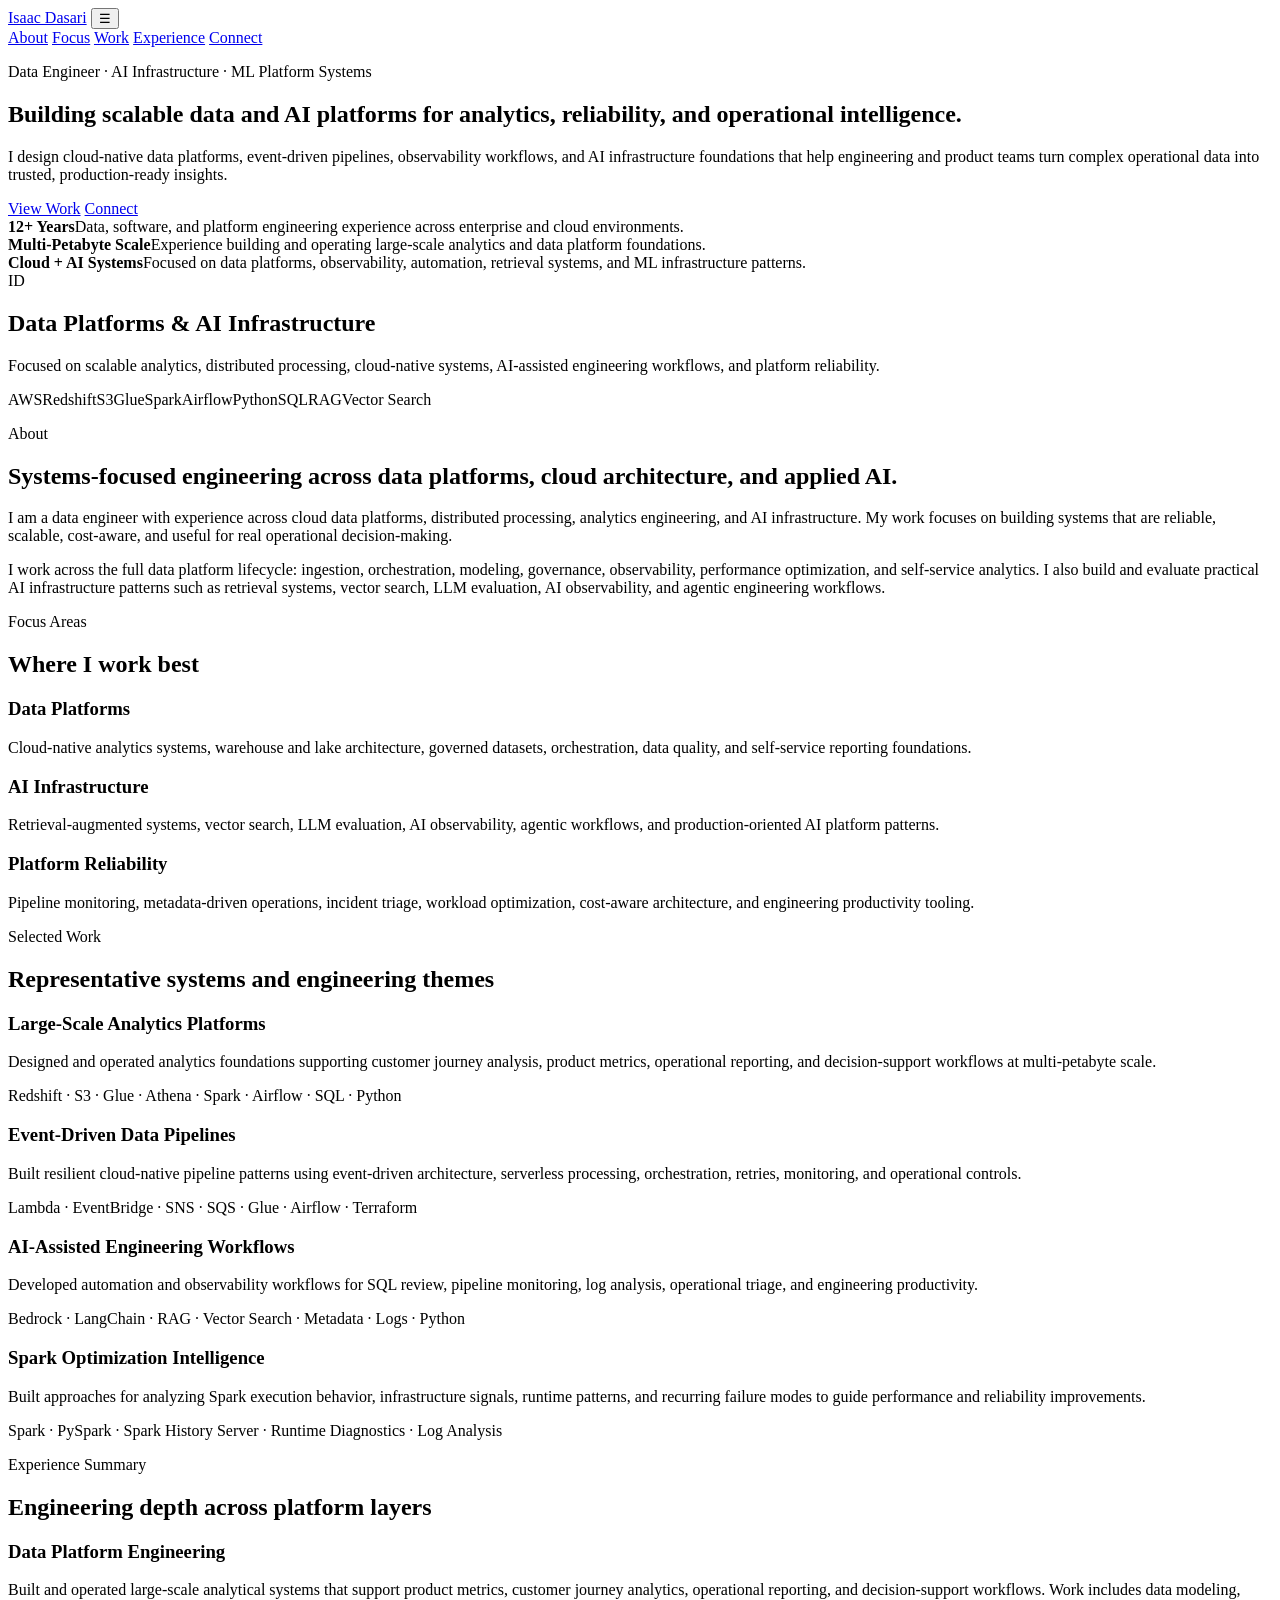
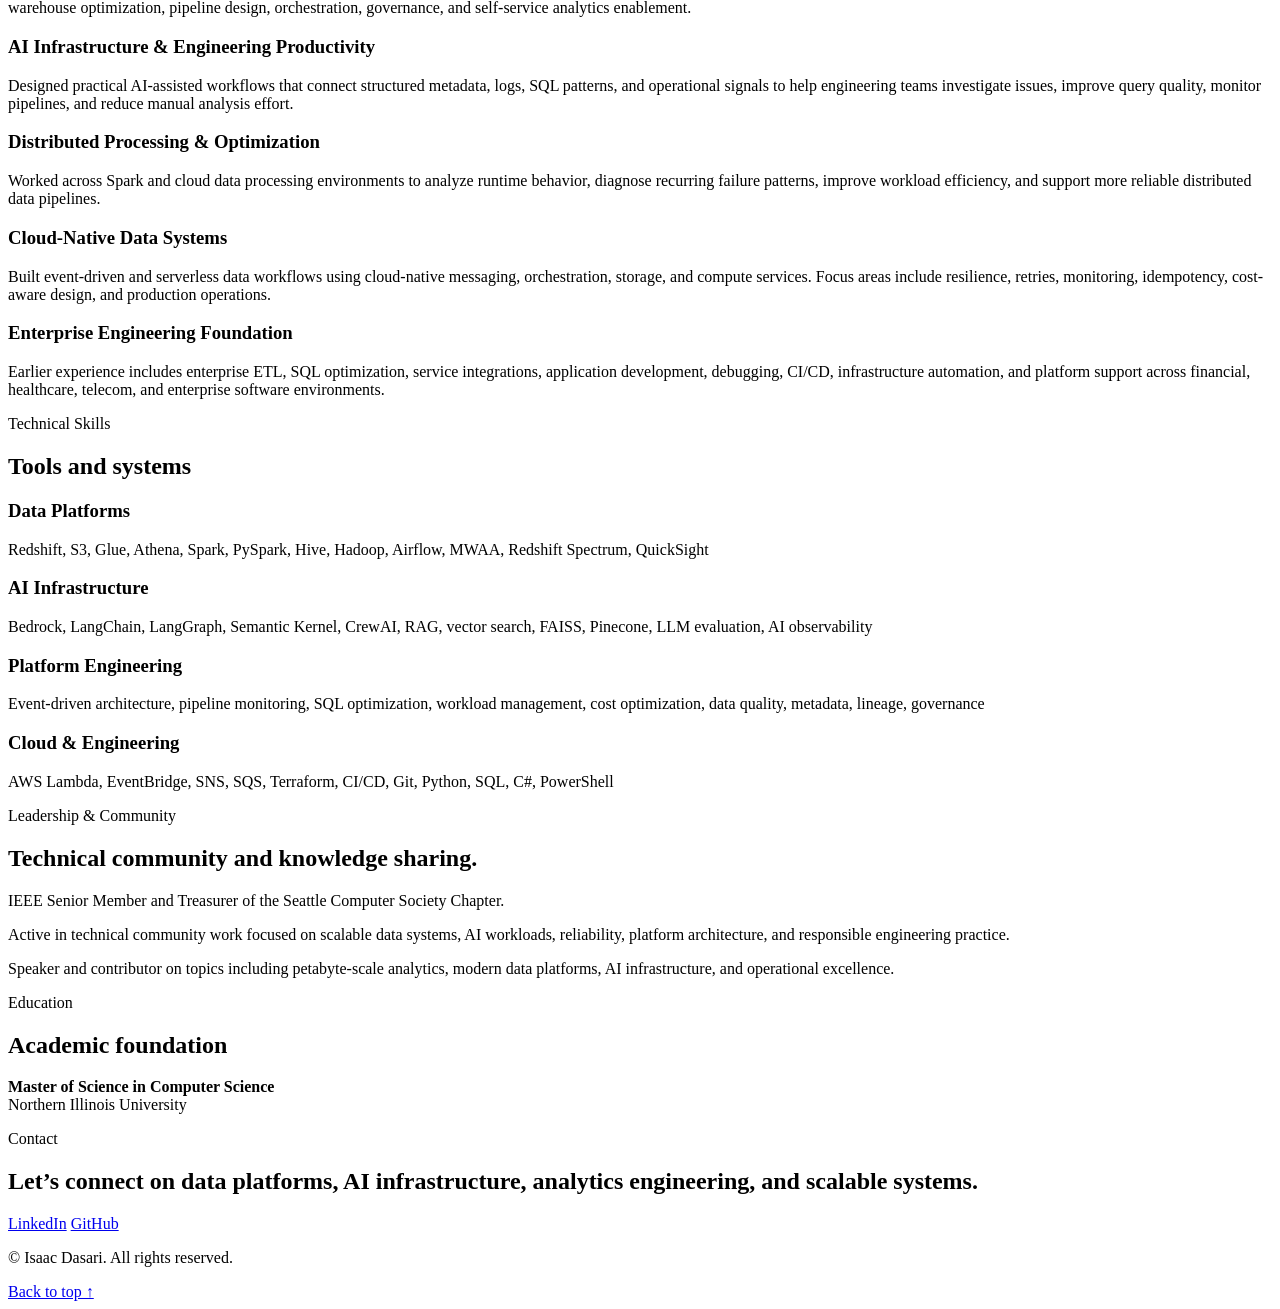
==== index.html @ 19b08489 "Add portfolio homepage" ====
<!DOCTYPE html>
<html lang="en">
<head>
  <meta charset="UTF-8" />
  <meta name="viewport" content="width=device-width, initial-scale=1.0" />
  <meta name="description" content="Isaac Dasari — Data Engineer focused on AI infrastructure, ML platform systems, scalable analytics, and cloud data platforms." />
  <title>Isaac Dasari | Data Engineer & AI Infrastructure</title>
  <link rel="preconnect" href="https://fonts.googleapis.com">
  <link rel="preconnect" href="https://fonts.gstatic.com" crossorigin>
  <link href="https://fonts.googleapis.com/css2?family=Inter:wght@400;500;600;700;800&display=swap" rel="stylesheet">
  <link rel="stylesheet" href="styles.css" />
</head>
<body>
  <header class="site-header">
    <nav class="nav container" aria-label="Primary navigation">
      <a class="brand" href="#top">Isaac Dasari</a>
      <button class="nav-toggle" aria-label="Open navigation" aria-expanded="false">☰</button>
      <div class="nav-links">
        <a href="#about">About</a>
        <a href="#focus">Focus</a>
        <a href="#work">Work</a>
        <a href="#experience">Experience</a>
        <a href="#contact" class="button button-small">Connect</a>
      </div>
    </nav>
  </header>

  <main id="top">
    <section class="hero section">
      <div class="container hero-grid">
        <div>
          <p class="eyebrow">Data Engineer · AI Infrastructure · ML Platform Systems</p>
          <h1>Building scalable data and AI platforms for analytics, reliability, and operational intelligence.</h1>
          <p class="hero-text">I design cloud-native data platforms, event-driven pipelines, observability workflows, and AI infrastructure foundations that help engineering and product teams turn complex operational data into trusted, production-ready insights.</p>
          <div class="hero-actions">
            <a class="button" href="#work">View Work</a>
            <a class="button button-secondary" href="#contact">Connect</a>
          </div>
          <div class="metrics">
            <div><strong>12+ Years</strong><span>Data, software, and platform engineering experience across enterprise and cloud environments.</span></div>
            <div><strong>Multi-Petabyte Scale</strong><span>Experience building and operating large-scale analytics and data platform foundations.</span></div>
            <div><strong>Cloud + AI Systems</strong><span>Focused on data platforms, observability, automation, retrieval systems, and ML infrastructure patterns.</span></div>
          </div>
        </div>
        <aside class="hero-card">
          <div class="avatar">ID</div>
          <h2>Data Platforms & AI Infrastructure</h2>
          <p>Focused on scalable analytics, distributed processing, cloud-native systems, AI-assisted engineering workflows, and platform reliability.</p>
          <div class="tag-cloud">
            <span>AWS</span><span>Redshift</span><span>S3</span><span>Glue</span><span>Spark</span><span>Airflow</span><span>Python</span><span>SQL</span><span>RAG</span><span>Vector Search</span>
          </div>
        </aside>
      </div>
    </section>

    <section id="about" class="section">
      <div class="container two-column">
        <div>
          <p class="eyebrow">About</p>
          <h2>Systems-focused engineering across data platforms, cloud architecture, and applied AI.</h2>
        </div>
        <div class="prose">
          <p>I am a data engineer with experience across cloud data platforms, distributed processing, analytics engineering, and AI infrastructure. My work focuses on building systems that are reliable, scalable, cost-aware, and useful for real operational decision-making.</p>
          <p>I work across the full data platform lifecycle: ingestion, orchestration, modeling, governance, observability, performance optimization, and self-service analytics. I also build and evaluate practical AI infrastructure patterns such as retrieval systems, vector search, LLM evaluation, AI observability, and agentic engineering workflows.</p>
        </div>
      </div>
    </section>

    <section id="focus" class="section section-muted">
      <div class="container">
        <p class="eyebrow">Focus Areas</p>
        <h2>Where I work best</h2>
        <div class="cards three">
          <article class="card"><h3>Data Platforms</h3><p>Cloud-native analytics systems, warehouse and lake architecture, governed datasets, orchestration, data quality, and self-service reporting foundations.</p></article>
          <article class="card"><h3>AI Infrastructure</h3><p>Retrieval-augmented systems, vector search, LLM evaluation, AI observability, agentic workflows, and production-oriented AI platform patterns.</p></article>
          <article class="card"><h3>Platform Reliability</h3><p>Pipeline monitoring, metadata-driven operations, incident triage, workload optimization, cost-aware architecture, and engineering productivity tooling.</p></article>
        </div>
      </div>
    </section>

    <section id="work" class="section">
      <div class="container">
        <p class="eyebrow">Selected Work</p>
        <h2>Representative systems and engineering themes</h2>
        <div class="project-list">
          <article class="project"><div><h3>Large-Scale Analytics Platforms</h3><p>Designed and operated analytics foundations supporting customer journey analysis, product metrics, operational reporting, and decision-support workflows at multi-petabyte scale.</p></div><p class="tech">Redshift · S3 · Glue · Athena · Spark · Airflow · SQL · Python</p></article>
          <article class="project"><div><h3>Event-Driven Data Pipelines</h3><p>Built resilient cloud-native pipeline patterns using event-driven architecture, serverless processing, orchestration, retries, monitoring, and operational controls.</p></div><p class="tech">Lambda · EventBridge · SNS · SQS · Glue · Airflow · Terraform</p></article>
          <article class="project"><div><h3>AI-Assisted Engineering Workflows</h3><p>Developed automation and observability workflows for SQL review, pipeline monitoring, log analysis, operational triage, and engineering productivity.</p></div><p class="tech">Bedrock · LangChain · RAG · Vector Search · Metadata · Logs · Python</p></article>
          <article class="project"><div><h3>Spark Optimization Intelligence</h3><p>Built approaches for analyzing Spark execution behavior, infrastructure signals, runtime patterns, and recurring failure modes to guide performance and reliability improvements.</p></div><p class="tech">Spark · PySpark · Spark History Server · Runtime Diagnostics · Log Analysis</p></article>
        </div>
      </div>
    </section>

    <section id="experience" class="section section-muted">
      <div class="container">
        <p class="eyebrow">Experience Summary</p>
        <h2>Engineering depth across platform layers</h2>
        <div class="timeline">
          <div><h3>Data Platform Engineering</h3><p>Built and operated large-scale analytical systems that support product metrics, customer journey analytics, operational reporting, and decision-support workflows. Work includes data modeling, warehouse optimization, pipeline design, orchestration, governance, and self-service analytics enablement.</p></div>
          <div><h3>AI Infrastructure & Engineering Productivity</h3><p>Designed practical AI-assisted workflows that connect structured metadata, logs, SQL patterns, and operational signals to help engineering teams investigate issues, improve query quality, monitor pipelines, and reduce manual analysis effort.</p></div>
          <div><h3>Distributed Processing & Optimization</h3><p>Worked across Spark and cloud data processing environments to analyze runtime behavior, diagnose recurring failure patterns, improve workload efficiency, and support more reliable distributed data pipelines.</p></div>
          <div><h3>Cloud-Native Data Systems</h3><p>Built event-driven and serverless data workflows using cloud-native messaging, orchestration, storage, and compute services. Focus areas include resilience, retries, monitoring, idempotency, cost-aware design, and production operations.</p></div>
          <div><h3>Enterprise Engineering Foundation</h3><p>Earlier experience includes enterprise ETL, SQL optimization, service integrations, application development, debugging, CI/CD, infrastructure automation, and platform support across financial, healthcare, telecom, and enterprise software environments.</p></div>
        </div>
      </div>
    </section>

    <section id="skills" class="section">
      <div class="container">
        <p class="eyebrow">Technical Skills</p>
        <h2>Tools and systems</h2>
        <div class="skill-grid">
          <div><h3>Data Platforms</h3><p>Redshift, S3, Glue, Athena, Spark, PySpark, Hive, Hadoop, Airflow, MWAA, Redshift Spectrum, QuickSight</p></div>
          <div><h3>AI Infrastructure</h3><p>Bedrock, LangChain, LangGraph, Semantic Kernel, CrewAI, RAG, vector search, FAISS, Pinecone, LLM evaluation, AI observability</p></div>
          <div><h3>Platform Engineering</h3><p>Event-driven architecture, pipeline monitoring, SQL optimization, workload management, cost optimization, data quality, metadata, lineage, governance</p></div>
          <div><h3>Cloud & Engineering</h3><p>AWS Lambda, EventBridge, SNS, SQS, Terraform, CI/CD, Git, Python, SQL, C#, PowerShell</p></div>
        </div>
      </div>
    </section>

    <section id="leadership" class="section section-muted">
      <div class="container two-column">
        <div><p class="eyebrow">Leadership & Community</p><h2>Technical community and knowledge sharing.</h2></div>
        <div class="prose"><p>IEEE Senior Member and Treasurer of the Seattle Computer Society Chapter.</p><p>Active in technical community work focused on scalable data systems, AI workloads, reliability, platform architecture, and responsible engineering practice.</p><p>Speaker and contributor on topics including petabyte-scale analytics, modern data platforms, AI infrastructure, and operational excellence.</p></div>
      </div>
    </section>

    <section id="education" class="section">
      <div class="container two-column">
        <div><p class="eyebrow">Education</p><h2>Academic foundation</h2></div>
        <div class="prose"><p><strong>Master of Science in Computer Science</strong><br />Northern Illinois University</p></div>
      </div>
    </section>

    <section id="contact" class="section contact-section">
      <div class="container contact-card">
        <p class="eyebrow">Contact</p>
        <h2>Let’s connect on data platforms, AI infrastructure, analytics engineering, and scalable systems.</h2>
        <div class="contact-links">
          <a href="https://www.linkedin.com/in/isaac-dasari-29b986b9" target="_blank" rel="noreferrer">LinkedIn</a>
          <a href="https://github.com/isaac-dasari" target="_blank" rel="noreferrer">GitHub</a>
        </div>
      </div>
    </section>
  </main>

  <footer class="footer"><div class="container footer-content"><p>© <span id="year"></span> Isaac Dasari. All rights reserved.</p><a href="#top">Back to top ↑</a></div></footer>
  <script src="script.js"></script>
</body>
</html>
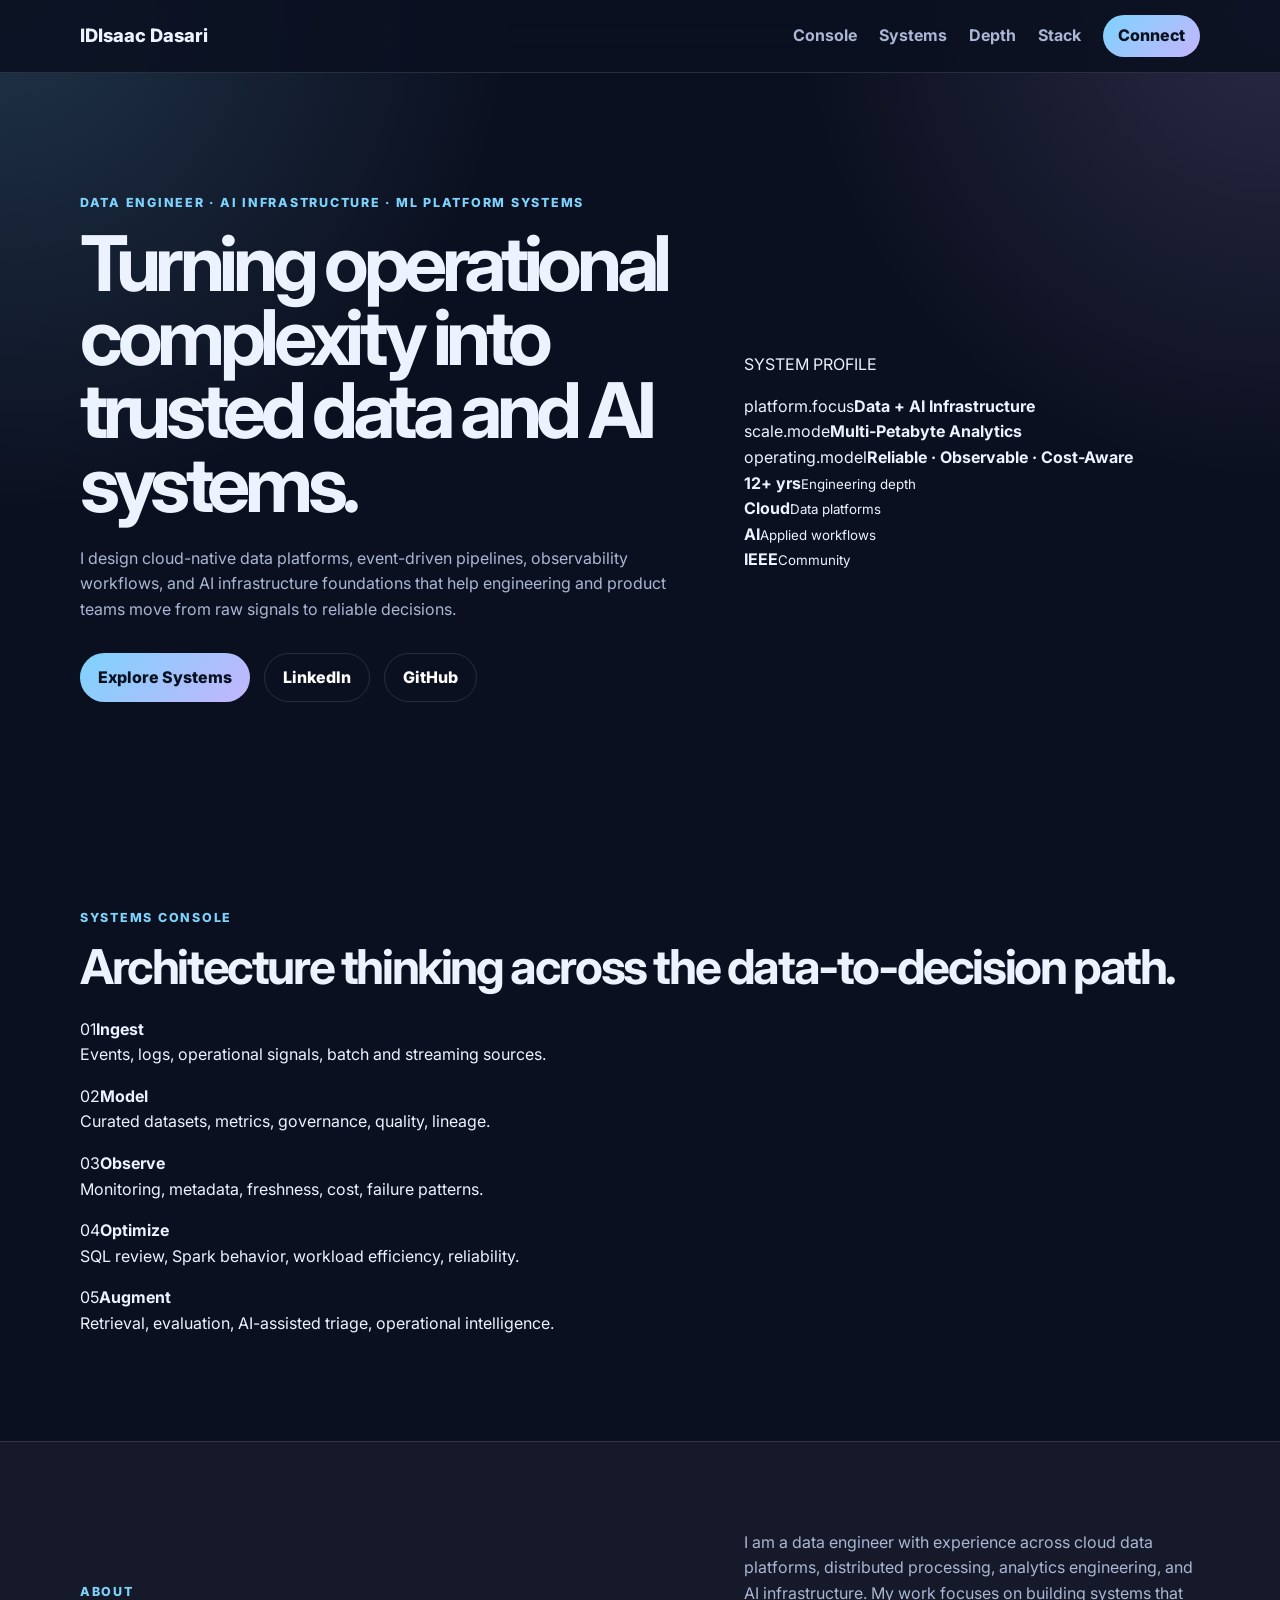
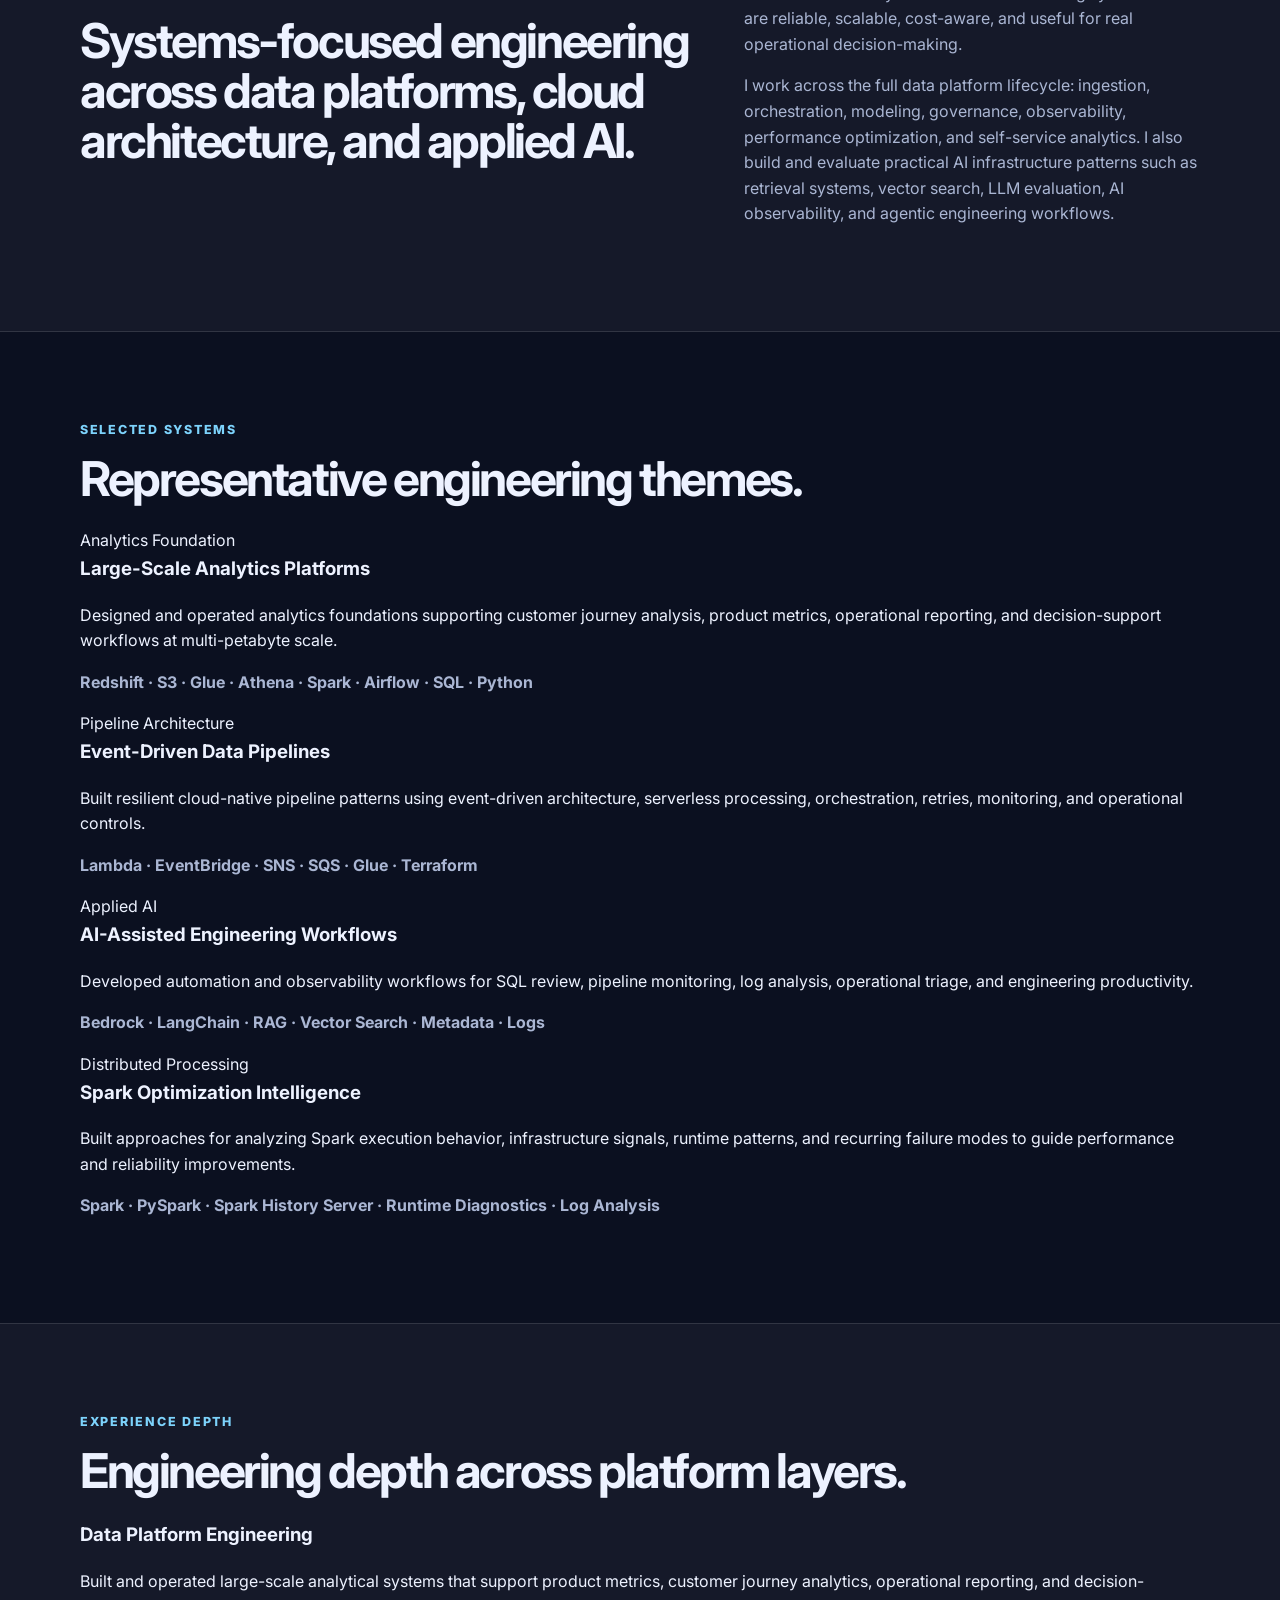
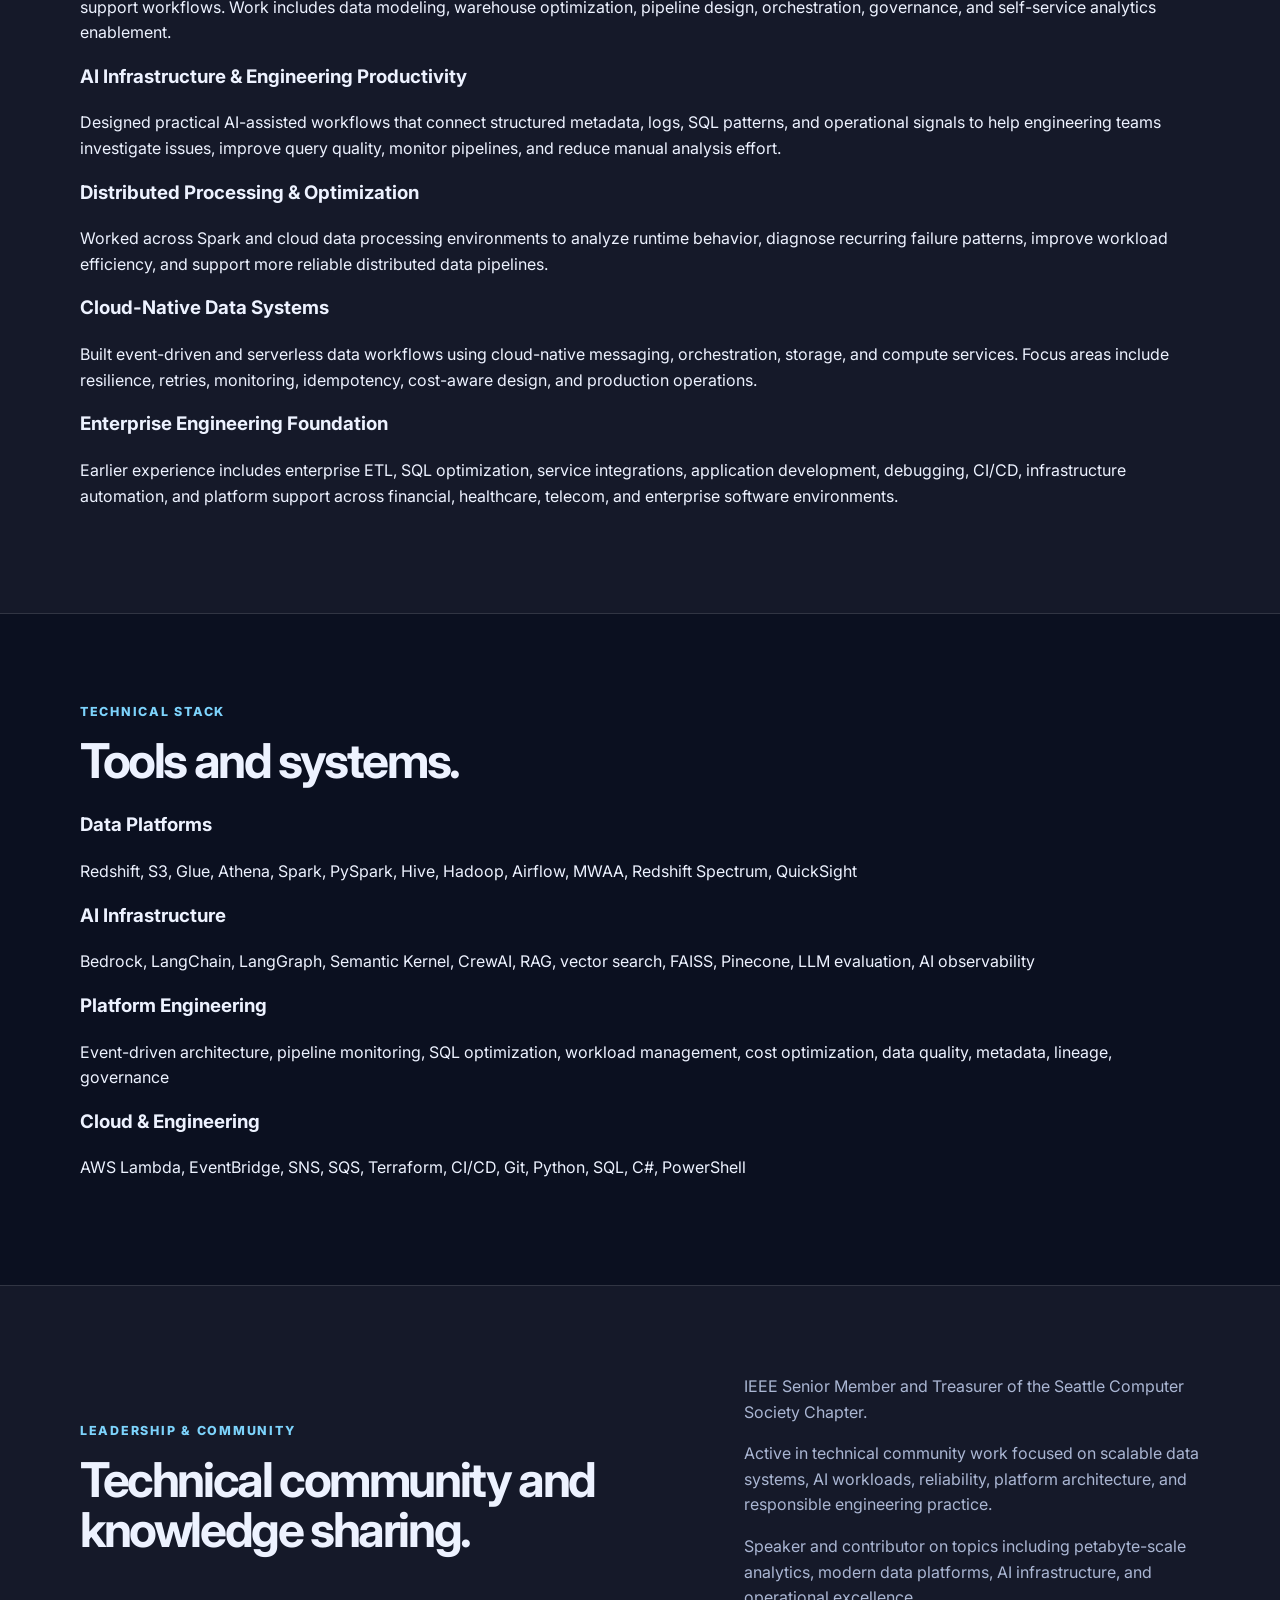
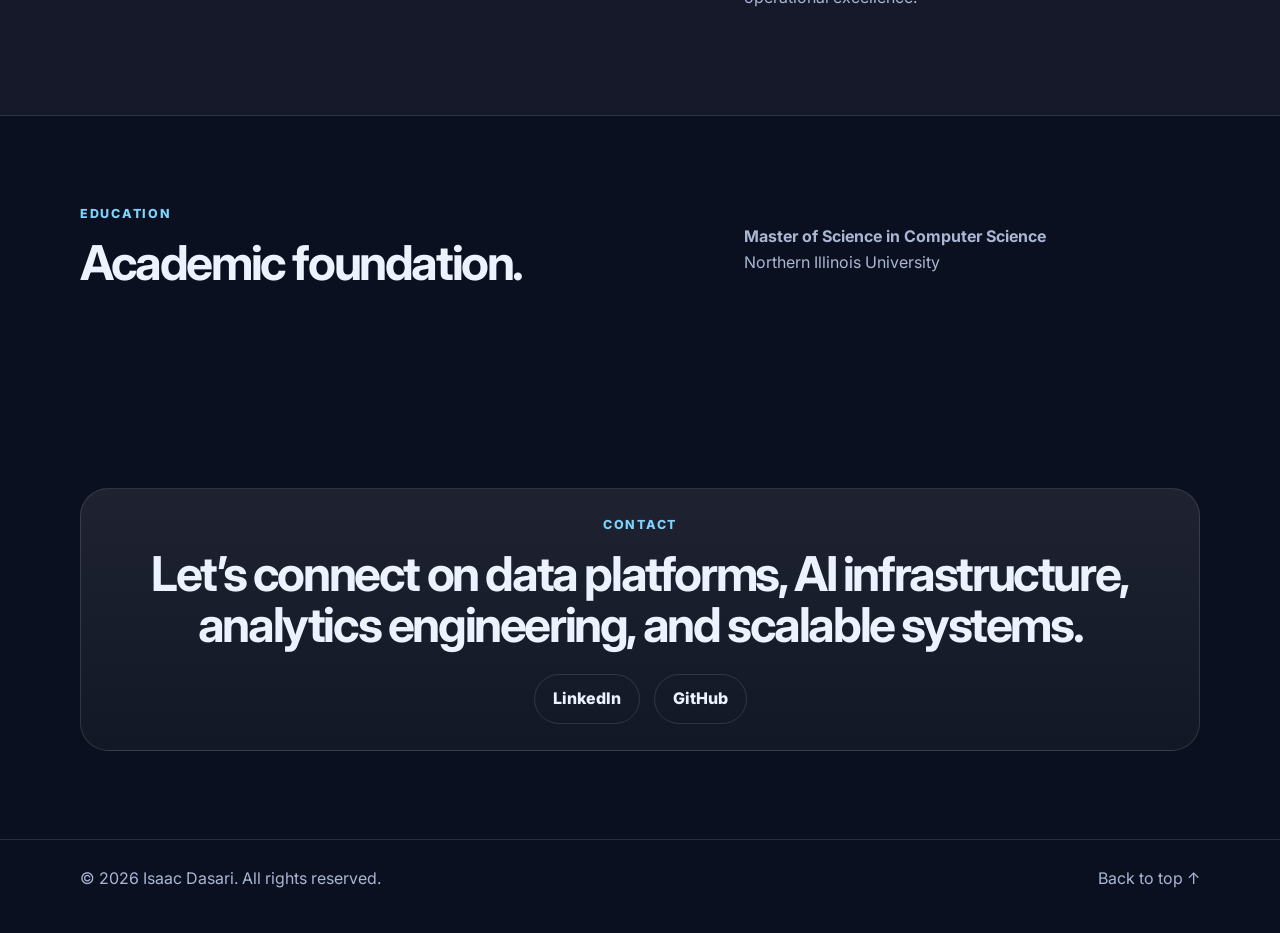
==== commit ee225256: "Upgrade portfolio to systems console theme" ====
--- a/index.html
+++ b/index.html
@@ -7,19 +7,20 @@
   <title>Isaac Dasari | Data Engineer & AI Infrastructure</title>
   <link rel="preconnect" href="https://fonts.googleapis.com">
   <link rel="preconnect" href="https://fonts.gstatic.com" crossorigin>
-  <link href="https://fonts.googleapis.com/css2?family=Inter:wght@400;500;600;700;800&display=swap" rel="stylesheet">
+  <link href="https://fonts.googleapis.com/css2?family=Inter:wght@400;500;600;700;800;900&display=swap" rel="stylesheet">
   <link rel="stylesheet" href="styles.css" />
 </head>
 <body>
+  <div class="page-glow"></div>
   <header class="site-header">
     <nav class="nav container" aria-label="Primary navigation">
-      <a class="brand" href="#top">Isaac Dasari</a>
+      <a class="brand" href="#top"><span class="brand-mark">ID</span><span>Isaac Dasari</span></a>
       <button class="nav-toggle" aria-label="Open navigation" aria-expanded="false">☰</button>
       <div class="nav-links">
-        <a href="#about">About</a>
-        <a href="#focus">Focus</a>
-        <a href="#work">Work</a>
-        <a href="#experience">Experience</a>
+        <a href="#console">Console</a>
+        <a href="#work">Systems</a>
+        <a href="#experience">Depth</a>
+        <a href="#skills">Stack</a>
         <a href="#contact" class="button button-small">Connect</a>
       </div>
     </nav>
@@ -28,32 +29,49 @@
   <main id="top">
     <section class="hero section">
       <div class="container hero-grid">
-        <div>
+        <div class="hero-copy">
           <p class="eyebrow">Data Engineer · AI Infrastructure · ML Platform Systems</p>
-          <h1>Building scalable data and AI platforms for analytics, reliability, and operational intelligence.</h1>
-          <p class="hero-text">I design cloud-native data platforms, event-driven pipelines, observability workflows, and AI infrastructure foundations that help engineering and product teams turn complex operational data into trusted, production-ready insights.</p>
+          <h1>Turning operational complexity into trusted data and AI systems.</h1>
+          <p class="hero-text">I design cloud-native data platforms, event-driven pipelines, observability workflows, and AI infrastructure foundations that help engineering and product teams move from raw signals to reliable decisions.</p>
           <div class="hero-actions">
-            <a class="button" href="#work">View Work</a>
-            <a class="button button-secondary" href="#contact">Connect</a>
-          </div>
-          <div class="metrics">
-            <div><strong>12+ Years</strong><span>Data, software, and platform engineering experience across enterprise and cloud environments.</span></div>
-            <div><strong>Multi-Petabyte Scale</strong><span>Experience building and operating large-scale analytics and data platform foundations.</span></div>
-            <div><strong>Cloud + AI Systems</strong><span>Focused on data platforms, observability, automation, retrieval systems, and ML infrastructure patterns.</span></div>
+            <a class="button" href="#work">Explore Systems</a>
+            <a class="button button-secondary" href="https://www.linkedin.com/in/isaac-dasari-29b986b9" target="_blank" rel="noreferrer">LinkedIn</a>
+            <a class="button button-secondary" href="https://github.com/isaac-dasari" target="_blank" rel="noreferrer">GitHub</a>
           </div>
         </div>
-        <aside class="hero-card">
-          <div class="avatar">ID</div>
-          <h2>Data Platforms & AI Infrastructure</h2>
-          <p>Focused on scalable analytics, distributed processing, cloud-native systems, AI-assisted engineering workflows, and platform reliability.</p>
-          <div class="tag-cloud">
-            <span>AWS</span><span>Redshift</span><span>S3</span><span>Glue</span><span>Spark</span><span>Airflow</span><span>Python</span><span>SQL</span><span>RAG</span><span>Vector Search</span>
+        <aside class="console-card hero-panel" aria-label="Portfolio system console">
+          <div class="panel-top"><span></span><span></span><span></span></div>
+          <p class="console-label">SYSTEM PROFILE</p>
+          <div class="console-row"><span>platform.focus</span><strong>Data + AI Infrastructure</strong></div>
+          <div class="console-row"><span>scale.mode</span><strong>Multi-Petabyte Analytics</strong></div>
+          <div class="console-row"><span>operating.model</span><strong>Reliable · Observable · Cost-Aware</strong></div>
+          <div class="signal-grid">
+            <div><b>12+ yrs</b><small>Engineering depth</small></div>
+            <div><b>Cloud</b><small>Data platforms</small></div>
+            <div><b>AI</b><small>Applied workflows</small></div>
+            <div><b>IEEE</b><small>Community</small></div>
           </div>
         </aside>
       </div>
     </section>
 
-    <section id="about" class="section">
+    <section id="console" class="section console-section">
+      <div class="container">
+        <div class="section-heading">
+          <p class="eyebrow">Systems Console</p>
+          <h2>Architecture thinking across the data-to-decision path.</h2>
+        </div>
+        <div class="flow">
+          <div><span>01</span><strong>Ingest</strong><p>Events, logs, operational signals, batch and streaming sources.</p></div>
+          <div><span>02</span><strong>Model</strong><p>Curated datasets, metrics, governance, quality, lineage.</p></div>
+          <div><span>03</span><strong>Observe</strong><p>Monitoring, metadata, freshness, cost, failure patterns.</p></div>
+          <div><span>04</span><strong>Optimize</strong><p>SQL review, Spark behavior, workload efficiency, reliability.</p></div>
+          <div><span>05</span><strong>Augment</strong><p>Retrieval, evaluation, AI-assisted triage, operational intelligence.</p></div>
+        </div>
+      </div>
+    </section>
+
+    <section id="about" class="section section-muted">
       <div class="container two-column">
         <div>
           <p class="eyebrow">About</p>
@@ -66,36 +84,28 @@
       </div>
     </section>
 
-    <section id="focus" class="section section-muted">
-      <div class="container">
-        <p class="eyebrow">Focus Areas</p>
-        <h2>Where I work best</h2>
-        <div class="cards three">
-          <article class="card"><h3>Data Platforms</h3><p>Cloud-native analytics systems, warehouse and lake architecture, governed datasets, orchestration, data quality, and self-service reporting foundations.</p></article>
-          <article class="card"><h3>AI Infrastructure</h3><p>Retrieval-augmented systems, vector search, LLM evaluation, AI observability, agentic workflows, and production-oriented AI platform patterns.</p></article>
-          <article class="card"><h3>Platform Reliability</h3><p>Pipeline monitoring, metadata-driven operations, incident triage, workload optimization, cost-aware architecture, and engineering productivity tooling.</p></article>
-        </div>
-      </div>
-    </section>
-
     <section id="work" class="section">
       <div class="container">
-        <p class="eyebrow">Selected Work</p>
-        <h2>Representative systems and engineering themes</h2>
-        <div class="project-list">
-          <article class="project"><div><h3>Large-Scale Analytics Platforms</h3><p>Designed and operated analytics foundations supporting customer journey analysis, product metrics, operational reporting, and decision-support workflows at multi-petabyte scale.</p></div><p class="tech">Redshift · S3 · Glue · Athena · Spark · Airflow · SQL · Python</p></article>
-          <article class="project"><div><h3>Event-Driven Data Pipelines</h3><p>Built resilient cloud-native pipeline patterns using event-driven architecture, serverless processing, orchestration, retries, monitoring, and operational controls.</p></div><p class="tech">Lambda · EventBridge · SNS · SQS · Glue · Airflow · Terraform</p></article>
-          <article class="project"><div><h3>AI-Assisted Engineering Workflows</h3><p>Developed automation and observability workflows for SQL review, pipeline monitoring, log analysis, operational triage, and engineering productivity.</p></div><p class="tech">Bedrock · LangChain · RAG · Vector Search · Metadata · Logs · Python</p></article>
-          <article class="project"><div><h3>Spark Optimization Intelligence</h3><p>Built approaches for analyzing Spark execution behavior, infrastructure signals, runtime patterns, and recurring failure modes to guide performance and reliability improvements.</p></div><p class="tech">Spark · PySpark · Spark History Server · Runtime Diagnostics · Log Analysis</p></article>
+        <div class="section-heading">
+          <p class="eyebrow">Selected Systems</p>
+          <h2>Representative engineering themes.</h2>
+        </div>
+        <div class="bento-grid">
+          <article class="bento-card bento-large"><span class="card-kicker">Analytics Foundation</span><h3>Large-Scale Analytics Platforms</h3><p>Designed and operated analytics foundations supporting customer journey analysis, product metrics, operational reporting, and decision-support workflows at multi-petabyte scale.</p><p class="tech">Redshift · S3 · Glue · Athena · Spark · Airflow · SQL · Python</p></article>
+          <article class="bento-card"><span class="card-kicker">Pipeline Architecture</span><h3>Event-Driven Data Pipelines</h3><p>Built resilient cloud-native pipeline patterns using event-driven architecture, serverless processing, orchestration, retries, monitoring, and operational controls.</p><p class="tech">Lambda · EventBridge · SNS · SQS · Glue · Terraform</p></article>
+          <article class="bento-card"><span class="card-kicker">Applied AI</span><h3>AI-Assisted Engineering Workflows</h3><p>Developed automation and observability workflows for SQL review, pipeline monitoring, log analysis, operational triage, and engineering productivity.</p><p class="tech">Bedrock · LangChain · RAG · Vector Search · Metadata · Logs</p></article>
+          <article class="bento-card bento-wide"><span class="card-kicker">Distributed Processing</span><h3>Spark Optimization Intelligence</h3><p>Built approaches for analyzing Spark execution behavior, infrastructure signals, runtime patterns, and recurring failure modes to guide performance and reliability improvements.</p><p class="tech">Spark · PySpark · Spark History Server · Runtime Diagnostics · Log Analysis</p></article>
         </div>
       </div>
     </section>
 
     <section id="experience" class="section section-muted">
       <div class="container">
-        <p class="eyebrow">Experience Summary</p>
-        <h2>Engineering depth across platform layers</h2>
-        <div class="timeline">
+        <div class="section-heading">
+          <p class="eyebrow">Experience Depth</p>
+          <h2>Engineering depth across platform layers.</h2>
+        </div>
+        <div class="depth-grid">
           <div><h3>Data Platform Engineering</h3><p>Built and operated large-scale analytical systems that support product metrics, customer journey analytics, operational reporting, and decision-support workflows. Work includes data modeling, warehouse optimization, pipeline design, orchestration, governance, and self-service analytics enablement.</p></div>
           <div><h3>AI Infrastructure & Engineering Productivity</h3><p>Designed practical AI-assisted workflows that connect structured metadata, logs, SQL patterns, and operational signals to help engineering teams investigate issues, improve query quality, monitor pipelines, and reduce manual analysis effort.</p></div>
           <div><h3>Distributed Processing & Optimization</h3><p>Worked across Spark and cloud data processing environments to analyze runtime behavior, diagnose recurring failure patterns, improve workload efficiency, and support more reliable distributed data pipelines.</p></div>
@@ -107,9 +117,11 @@
 
     <section id="skills" class="section">
       <div class="container">
-        <p class="eyebrow">Technical Skills</p>
-        <h2>Tools and systems</h2>
-        <div class="skill-grid">
+        <div class="section-heading">
+          <p class="eyebrow">Technical Stack</p>
+          <h2>Tools and systems.</h2>
+        </div>
+        <div class="stack-grid">
           <div><h3>Data Platforms</h3><p>Redshift, S3, Glue, Athena, Spark, PySpark, Hive, Hadoop, Airflow, MWAA, Redshift Spectrum, QuickSight</p></div>
           <div><h3>AI Infrastructure</h3><p>Bedrock, LangChain, LangGraph, Semantic Kernel, CrewAI, RAG, vector search, FAISS, Pinecone, LLM evaluation, AI observability</p></div>
           <div><h3>Platform Engineering</h3><p>Event-driven architecture, pipeline monitoring, SQL optimization, workload management, cost optimization, data quality, metadata, lineage, governance</p></div>
@@ -127,7 +139,7 @@
 
     <section id="education" class="section">
       <div class="container two-column">
-        <div><p class="eyebrow">Education</p><h2>Academic foundation</h2></div>
+        <div><p class="eyebrow">Education</p><h2>Academic foundation.</h2></div>
         <div class="prose"><p><strong>Master of Science in Computer Science</strong><br />Northern Illinois University</p></div>
       </div>
     </section>
--- a/styles.css
+++ b/styles.css
@@ -0,0 +1 @@
+:root{--bg:#0b1020;--text:#edf2ff;--muted:#aab6d3;--line:rgba(255,255,255,.12);--accent:#7dd3fc;--accent2:#c4b5fd}*{box-sizing:border-box}html{scroll-behavior:smooth}body{margin:0;font-family:Inter,system-ui,-apple-system,BlinkMacSystemFont,"Segoe UI",sans-serif;background:radial-gradient(circle at top left,rgba(125,211,252,.18),transparent 32rem),radial-gradient(circle at top right,rgba(196,181,253,.16),transparent 30rem),var(--bg);color:var(--text);line-height:1.6}a{color:inherit;text-decoration:none}.container{width:min(1120px,calc(100% - 40px));margin:auto}.section{padding:88px 0}.section-muted{background:rgba(255,255,255,.04);border-block:1px solid var(--line)}.site-header{position:sticky;top:0;z-index:10;background:rgba(11,16,32,.88);backdrop-filter:blur(16px);border-bottom:1px solid var(--line)}.nav{height:72px;display:flex;align-items:center;justify-content:space-between}.brand{font-weight:800;font-size:1.15rem}.nav-links{display:flex;gap:22px;align-items:center;color:var(--muted);font-weight:700}.nav-links a:hover{color:white}.nav-toggle{display:none}.button{display:inline-flex;align-items:center;justify-content:center;border-radius:999px;padding:11px 18px;font-weight:800;background:linear-gradient(135deg,var(--accent),var(--accent2));color:#09111f}.button-secondary{background:transparent;color:white;border:1px solid var(--line)}.button-small{padding:8px 15px}.hero{padding-top:120px}.hero-grid,.two-column{display:grid;grid-template-columns:1.15fr .85fr;gap:48px;align-items:center}.eyebrow{color:var(--accent);text-transform:uppercase;letter-spacing:.14em;font-weight:800;font-size:.78rem;margin:0 0 14px}h1{font-size:clamp(2.55rem,6vw,5.4rem);line-height:.96;letter-spacing:-.07em;margin:0 0 24px}h2{font-size:clamp(2rem,4vw,3rem);line-height:1.05;letter-spacing:-.05em;margin:0 0 24px}h3,p{margin-top:0}.hero-text,.prose,.card p,.project p,.timeline p,.skill-grid p,.hero-card p,.tech{color:var(--muted)}.hero-actions{display:flex;gap:14px;flex-wrap:wrap;margin:30px 0}.metrics,.cards.three,.skill-grid{display:grid;grid-template-columns:repeat(3,1fr);gap:18px}.metrics div,.hero-card,.card,.project,.timeline div,.skill-grid div,.contact-card{background:linear-gradient(180deg,rgba(255,255,255,.08),rgba(255,255,255,.035));border:1px solid var(--line);border-radius:28px;padding:26px}.metrics strong{display:block;font-size:1.15rem}.metrics span{display:block;color:var(--muted);margin-top:4px}.avatar{width:72px;height:72px;border-radius:22px;display:grid;place-items:center;font-weight:900;background:linear-gradient(135deg,var(--accent),var(--accent2));color:#09111f;margin-bottom:22px}.tag-cloud{display:flex;flex-wrap:wrap;gap:9px;margin-top:18px}.tag-cloud span{border:1px solid var(--line);border-radius:999px;padding:7px 10px;color:var(--muted);font-size:.82rem}.project-list,.timeline{display:grid;gap:18px}.project{display:grid;grid-template-columns:1.08fr .92fr;gap:28px;align-items:start}.tech{font-weight:700}.skill-grid{grid-template-columns:repeat(4,1fr)}.contact-card{text-align:center}.contact-links{display:flex;justify-content:center;gap:14px;flex-wrap:wrap;margin-top:24px}.contact-links a{border:1px solid var(--line);border-radius:999px;padding:11px 18px;font-weight:800}.footer{border-top:1px solid var(--line);padding:26px 0;color:var(--muted)}.footer-content{display:flex;justify-content:space-between;gap:18px;flex-wrap:wrap}@media(max-width:900px){.hero-grid,.two-column,.project,.metrics,.cards.three,.skill-grid{grid-template-columns:1fr}.section{padding:70px 0}.nav-toggle{display:block;background:none;border:0;color:white;font-size:1.7rem}.nav-links{position:absolute;inset:72px 20px auto 20px;display:none;flex-direction:column;align-items:stretch;padding:18px;background:#11182b;border:1px solid var(--line);border-radius:22px}.nav-links.open{display:flex}}
